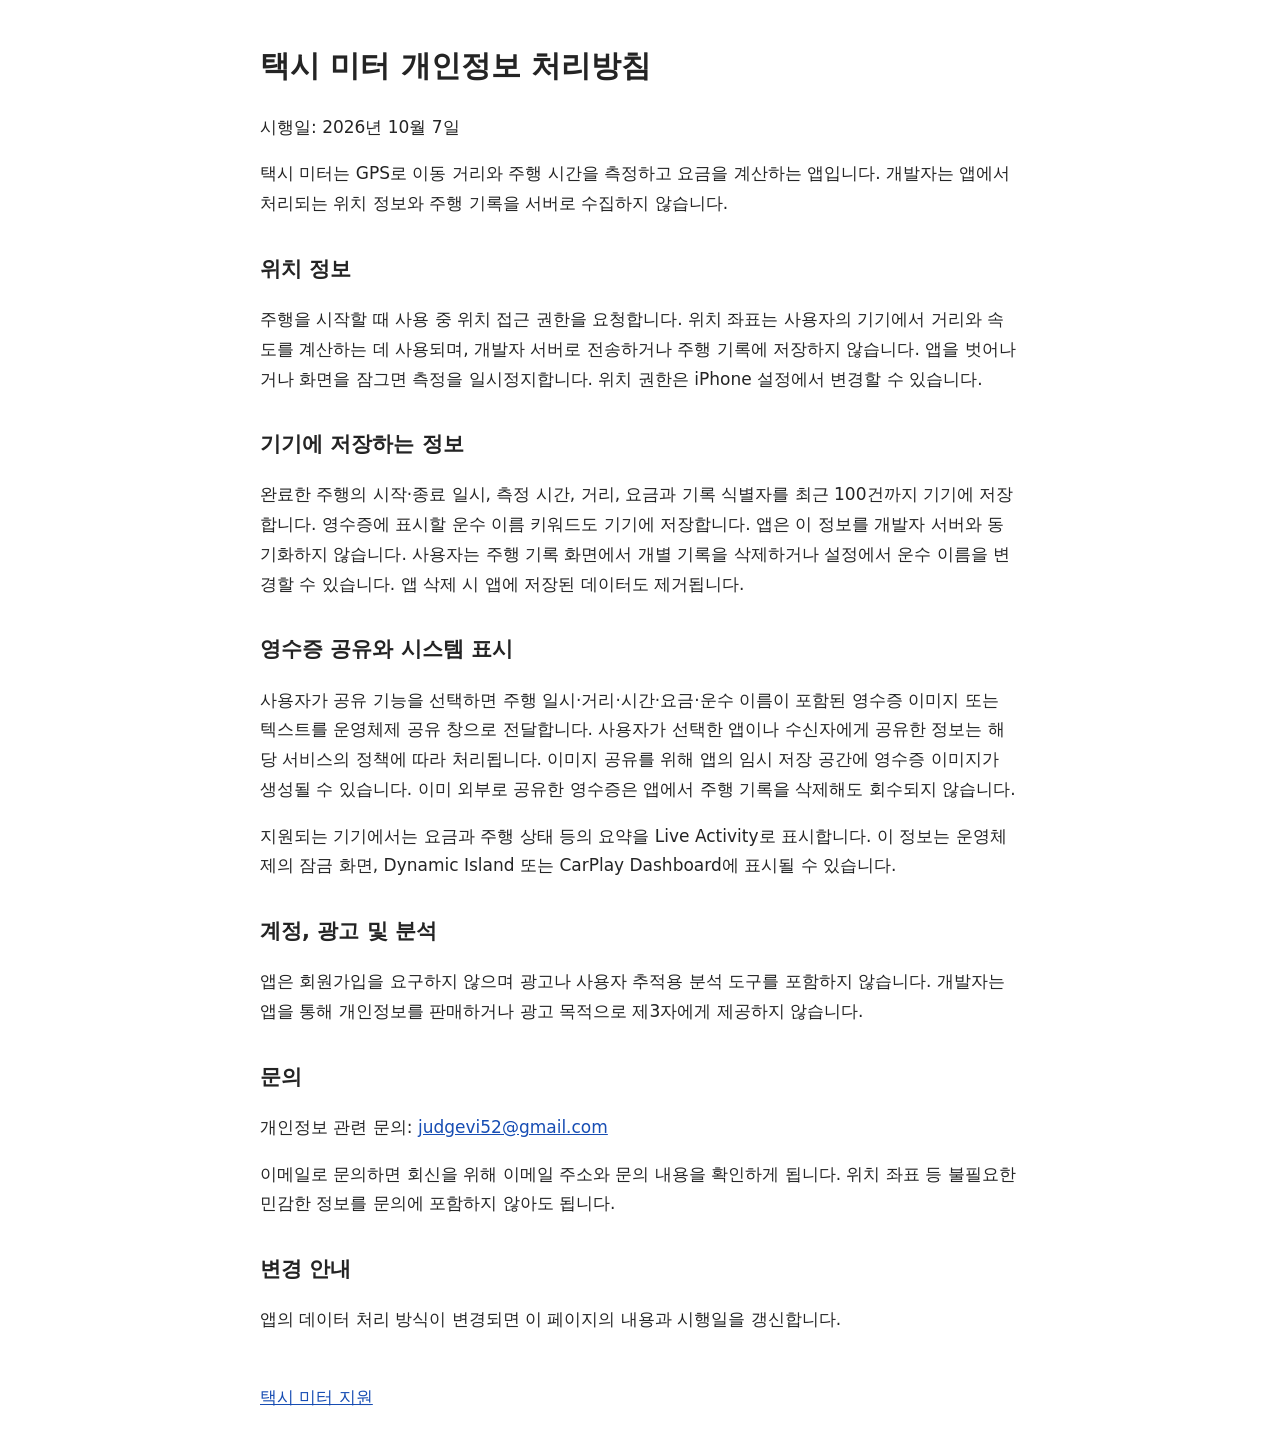
==== taxi-meter/privacy.html @ 680b1d20 "Add Taxi Meter privacy and support pages" ====
<!doctype html>
<html lang="ko"><head><meta charset="utf-8"><meta name="viewport" content="width=device-width,initial-scale=1"><title>택시 미터 개인정보 처리방침</title><style>body{max-width:760px;margin:40px auto;padding:0 24px;font:17px/1.75 system-ui,sans-serif;color:#242424}h1{font-size:30px}h2{font-size:21px;margin-top:32px}a{color:#174db3}footer{margin-top:48px;color:#666}</style></head><body>
<h1>택시 미터 개인정보 처리방침</h1>
<p>시행일: 2026년 10월 7일</p>
<p>택시 미터는 GPS로 이동 거리와 주행 시간을 측정하고 요금을 계산하는 앱입니다. 개발자는 앱에서 처리되는 위치 정보와 주행 기록을 서버로 수집하지 않습니다.</p>
<h2>위치 정보</h2>
<p>주행을 시작할 때 사용 중 위치 접근 권한을 요청합니다. 위치 좌표는 사용자의 기기에서 거리와 속도를 계산하는 데 사용되며, 개발자 서버로 전송하거나 주행 기록에 저장하지 않습니다. 앱을 벗어나거나 화면을 잠그면 측정을 일시정지합니다. 위치 권한은 iPhone 설정에서 변경할 수 있습니다.</p>
<h2>기기에 저장하는 정보</h2>
<p>완료한 주행의 시작·종료 일시, 측정 시간, 거리, 요금과 기록 식별자를 최근 100건까지 기기에 저장합니다. 영수증에 표시할 운수 이름 키워드도 기기에 저장합니다. 앱은 이 정보를 개발자 서버와 동기화하지 않습니다. 사용자는 주행 기록 화면에서 개별 기록을 삭제하거나 설정에서 운수 이름을 변경할 수 있습니다. 앱 삭제 시 앱에 저장된 데이터도 제거됩니다.</p>
<h2>영수증 공유와 시스템 표시</h2>
<p>사용자가 공유 기능을 선택하면 주행 일시·거리·시간·요금·운수 이름이 포함된 영수증 이미지 또는 텍스트를 운영체제 공유 창으로 전달합니다. 사용자가 선택한 앱이나 수신자에게 공유한 정보는 해당 서비스의 정책에 따라 처리됩니다. 이미지 공유를 위해 앱의 임시 저장 공간에 영수증 이미지가 생성될 수 있습니다. 이미 외부로 공유한 영수증은 앱에서 주행 기록을 삭제해도 회수되지 않습니다.</p>
<p>지원되는 기기에서는 요금과 주행 상태 등의 요약을 Live Activity로 표시합니다. 이 정보는 운영체제의 잠금 화면, Dynamic Island 또는 CarPlay Dashboard에 표시될 수 있습니다.</p>
<h2>계정, 광고 및 분석</h2>
<p>앱은 회원가입을 요구하지 않으며 광고나 사용자 추적용 분석 도구를 포함하지 않습니다. 개발자는 앱을 통해 개인정보를 판매하거나 광고 목적으로 제3자에게 제공하지 않습니다.</p>
<h2>문의</h2>
<p>개인정보 관련 문의: <a href="mailto:judgevi52@gmail.com">judgevi52@gmail.com</a></p>
<p>이메일로 문의하면 회신을 위해 이메일 주소와 문의 내용을 확인하게 됩니다. 위치 좌표 등 불필요한 민감한 정보를 문의에 포함하지 않아도 됩니다.</p>
<h2>변경 안내</h2>
<p>앱의 데이터 처리 방식이 변경되면 이 페이지의 내용과 시행일을 갱신합니다.</p>
<footer><a href="support.html">택시 미터 지원</a></footer>
</body></html>
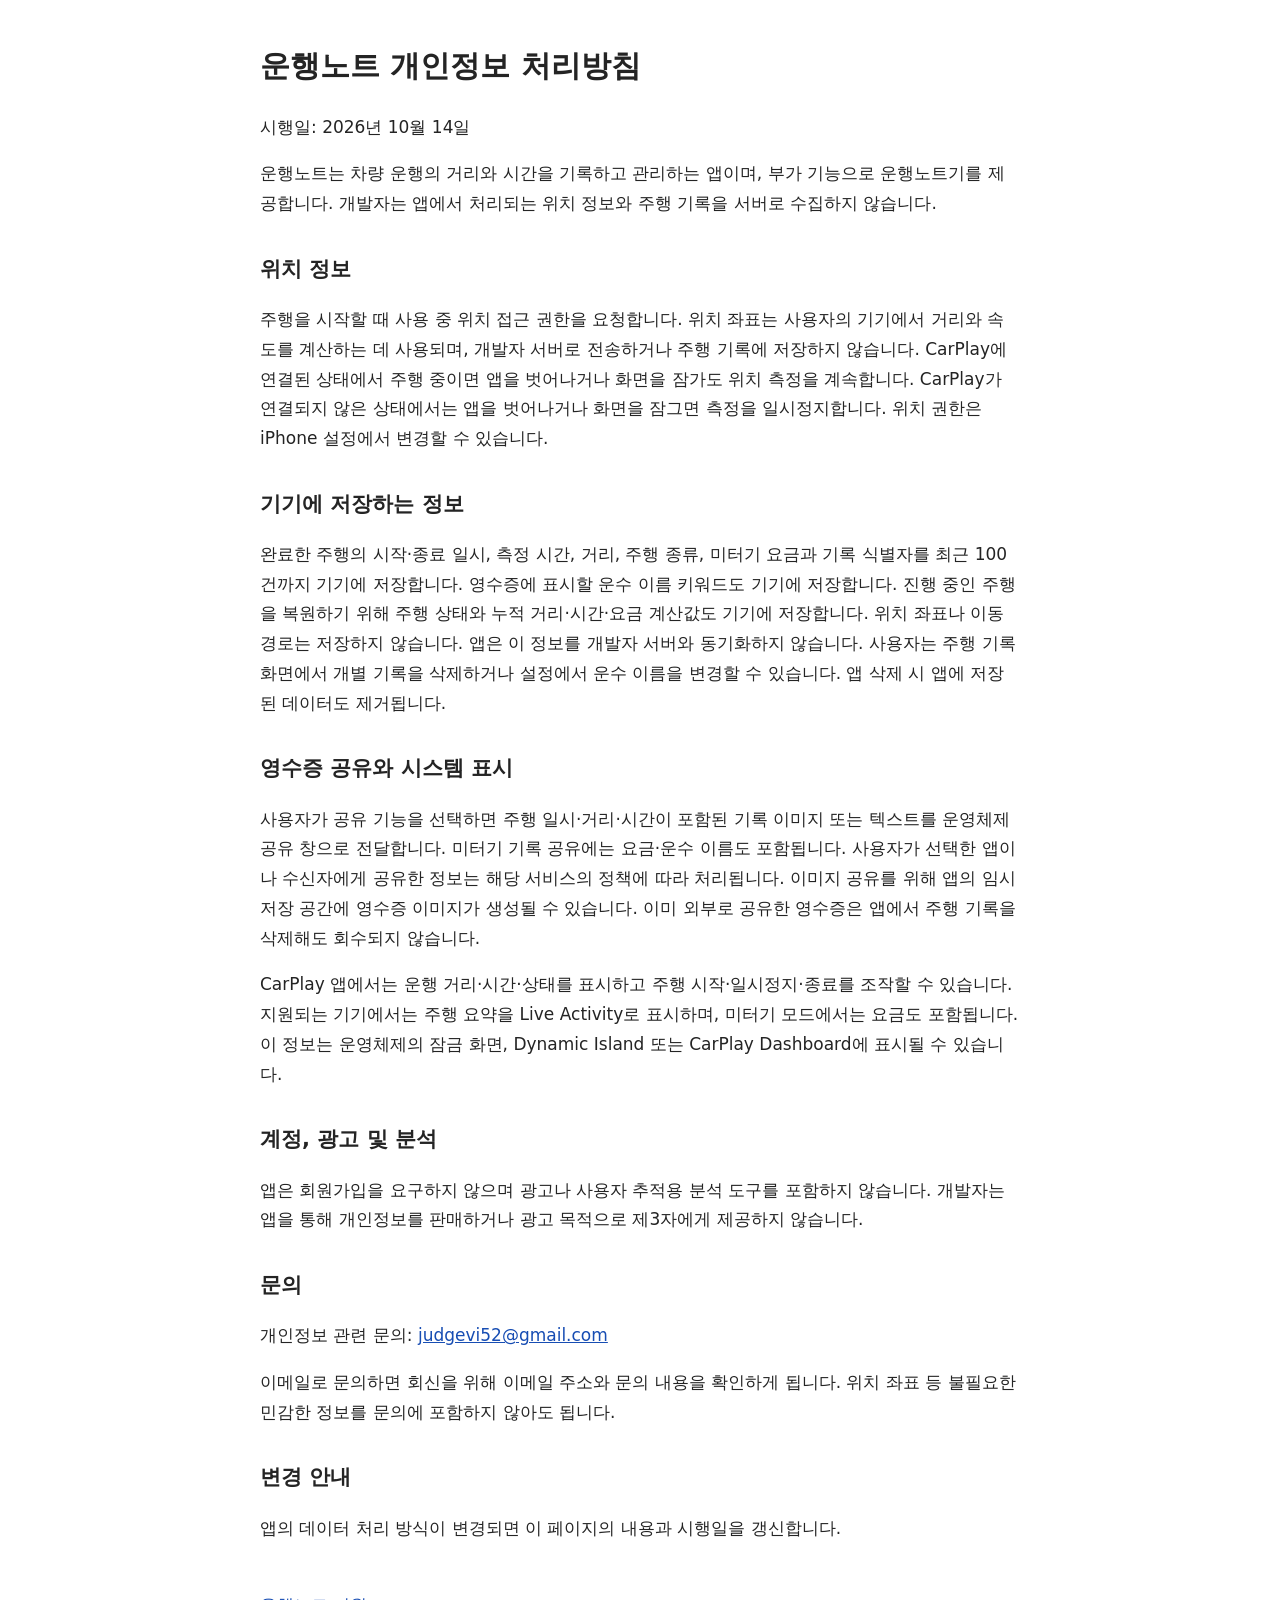
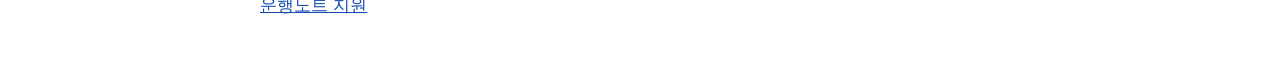
==== commit 36457e1a: "docs: add 운행노트 policy and support pages" ====
--- a/taxi-meter/privacy.html
+++ b/taxi-meter/privacy.html
@@ -1,15 +1,15 @@
 <!doctype html>
-<html lang="ko"><head><meta charset="utf-8"><meta name="viewport" content="width=device-width,initial-scale=1"><title>택시 미터 개인정보 처리방침</title><style>body{max-width:760px;margin:40px auto;padding:0 24px;font:17px/1.75 system-ui,sans-serif;color:#242424}h1{font-size:30px}h2{font-size:21px;margin-top:32px}a{color:#174db3}footer{margin-top:48px;color:#666}</style></head><body>
-<h1>택시 미터 개인정보 처리방침</h1>
-<p>시행일: 2026년 10월 7일</p>
-<p>택시 미터는 GPS로 이동 거리와 주행 시간을 측정하고 요금을 계산하는 앱입니다. 개발자는 앱에서 처리되는 위치 정보와 주행 기록을 서버로 수집하지 않습니다.</p>
+<html lang="ko"><head><meta charset="utf-8"><meta name="viewport" content="width=device-width,initial-scale=1"><title>운행노트 개인정보 처리방침</title><style>body{max-width:760px;margin:40px auto;padding:0 24px;font:17px/1.75 system-ui,sans-serif;color:#242424}h1{font-size:30px}h2{font-size:21px;margin-top:32px}a{color:#174db3}footer{margin-top:48px;color:#666}</style></head><body>
+<h1>운행노트 개인정보 처리방침</h1>
+<p>시행일: 2026년 10월 14일</p>
+<p>운행노트는 차량 운행의 거리와 시간을 기록하고 관리하는 앱이며, 부가 기능으로 운행노트기를 제공합니다. 개발자는 앱에서 처리되는 위치 정보와 주행 기록을 서버로 수집하지 않습니다.</p>
 <h2>위치 정보</h2>
-<p>주행을 시작할 때 사용 중 위치 접근 권한을 요청합니다. 위치 좌표는 사용자의 기기에서 거리와 속도를 계산하는 데 사용되며, 개발자 서버로 전송하거나 주행 기록에 저장하지 않습니다. 앱을 벗어나거나 화면을 잠그면 측정을 일시정지합니다. 위치 권한은 iPhone 설정에서 변경할 수 있습니다.</p>
+<p>주행을 시작할 때 사용 중 위치 접근 권한을 요청합니다. 위치 좌표는 사용자의 기기에서 거리와 속도를 계산하는 데 사용되며, 개발자 서버로 전송하거나 주행 기록에 저장하지 않습니다. CarPlay에 연결된 상태에서 주행 중이면 앱을 벗어나거나 화면을 잠가도 위치 측정을 계속합니다. CarPlay가 연결되지 않은 상태에서는 앱을 벗어나거나 화면을 잠그면 측정을 일시정지합니다. 위치 권한은 iPhone 설정에서 변경할 수 있습니다.</p>
 <h2>기기에 저장하는 정보</h2>
-<p>완료한 주행의 시작·종료 일시, 측정 시간, 거리, 요금과 기록 식별자를 최근 100건까지 기기에 저장합니다. 영수증에 표시할 운수 이름 키워드도 기기에 저장합니다. 앱은 이 정보를 개발자 서버와 동기화하지 않습니다. 사용자는 주행 기록 화면에서 개별 기록을 삭제하거나 설정에서 운수 이름을 변경할 수 있습니다. 앱 삭제 시 앱에 저장된 데이터도 제거됩니다.</p>
+<p>완료한 주행의 시작·종료 일시, 측정 시간, 거리, 주행 종류, 미터기 요금과 기록 식별자를 최근 100건까지 기기에 저장합니다. 영수증에 표시할 운수 이름 키워드도 기기에 저장합니다. 진행 중인 주행을 복원하기 위해 주행 상태와 누적 거리·시간·요금 계산값도 기기에 저장합니다. 위치 좌표나 이동 경로는 저장하지 않습니다. 앱은 이 정보를 개발자 서버와 동기화하지 않습니다. 사용자는 주행 기록 화면에서 개별 기록을 삭제하거나 설정에서 운수 이름을 변경할 수 있습니다. 앱 삭제 시 앱에 저장된 데이터도 제거됩니다.</p>
 <h2>영수증 공유와 시스템 표시</h2>
-<p>사용자가 공유 기능을 선택하면 주행 일시·거리·시간·요금·운수 이름이 포함된 영수증 이미지 또는 텍스트를 운영체제 공유 창으로 전달합니다. 사용자가 선택한 앱이나 수신자에게 공유한 정보는 해당 서비스의 정책에 따라 처리됩니다. 이미지 공유를 위해 앱의 임시 저장 공간에 영수증 이미지가 생성될 수 있습니다. 이미 외부로 공유한 영수증은 앱에서 주행 기록을 삭제해도 회수되지 않습니다.</p>
-<p>지원되는 기기에서는 요금과 주행 상태 등의 요약을 Live Activity로 표시합니다. 이 정보는 운영체제의 잠금 화면, Dynamic Island 또는 CarPlay Dashboard에 표시될 수 있습니다.</p>
+<p>사용자가 공유 기능을 선택하면 주행 일시·거리·시간이 포함된 기록 이미지 또는 텍스트를 운영체제 공유 창으로 전달합니다. 미터기 기록 공유에는 요금·운수 이름도 포함됩니다. 사용자가 선택한 앱이나 수신자에게 공유한 정보는 해당 서비스의 정책에 따라 처리됩니다. 이미지 공유를 위해 앱의 임시 저장 공간에 영수증 이미지가 생성될 수 있습니다. 이미 외부로 공유한 영수증은 앱에서 주행 기록을 삭제해도 회수되지 않습니다.</p>
+<p>CarPlay 앱에서는 운행 거리·시간·상태를 표시하고 주행 시작·일시정지·종료를 조작할 수 있습니다. 지원되는 기기에서는 주행 요약을 Live Activity로 표시하며, 미터기 모드에서는 요금도 포함됩니다. 이 정보는 운영체제의 잠금 화면, Dynamic Island 또는 CarPlay Dashboard에 표시될 수 있습니다.</p>
 <h2>계정, 광고 및 분석</h2>
 <p>앱은 회원가입을 요구하지 않으며 광고나 사용자 추적용 분석 도구를 포함하지 않습니다. 개발자는 앱을 통해 개인정보를 판매하거나 광고 목적으로 제3자에게 제공하지 않습니다.</p>
 <h2>문의</h2>
@@ -17,5 +17,5 @@
 <p>이메일로 문의하면 회신을 위해 이메일 주소와 문의 내용을 확인하게 됩니다. 위치 좌표 등 불필요한 민감한 정보를 문의에 포함하지 않아도 됩니다.</p>
 <h2>변경 안내</h2>
 <p>앱의 데이터 처리 방식이 변경되면 이 페이지의 내용과 시행일을 갱신합니다.</p>
-<footer><a href="support.html">택시 미터 지원</a></footer>
+<footer><a href="support.html">운행노트 지원</a></footer>
 </body></html>
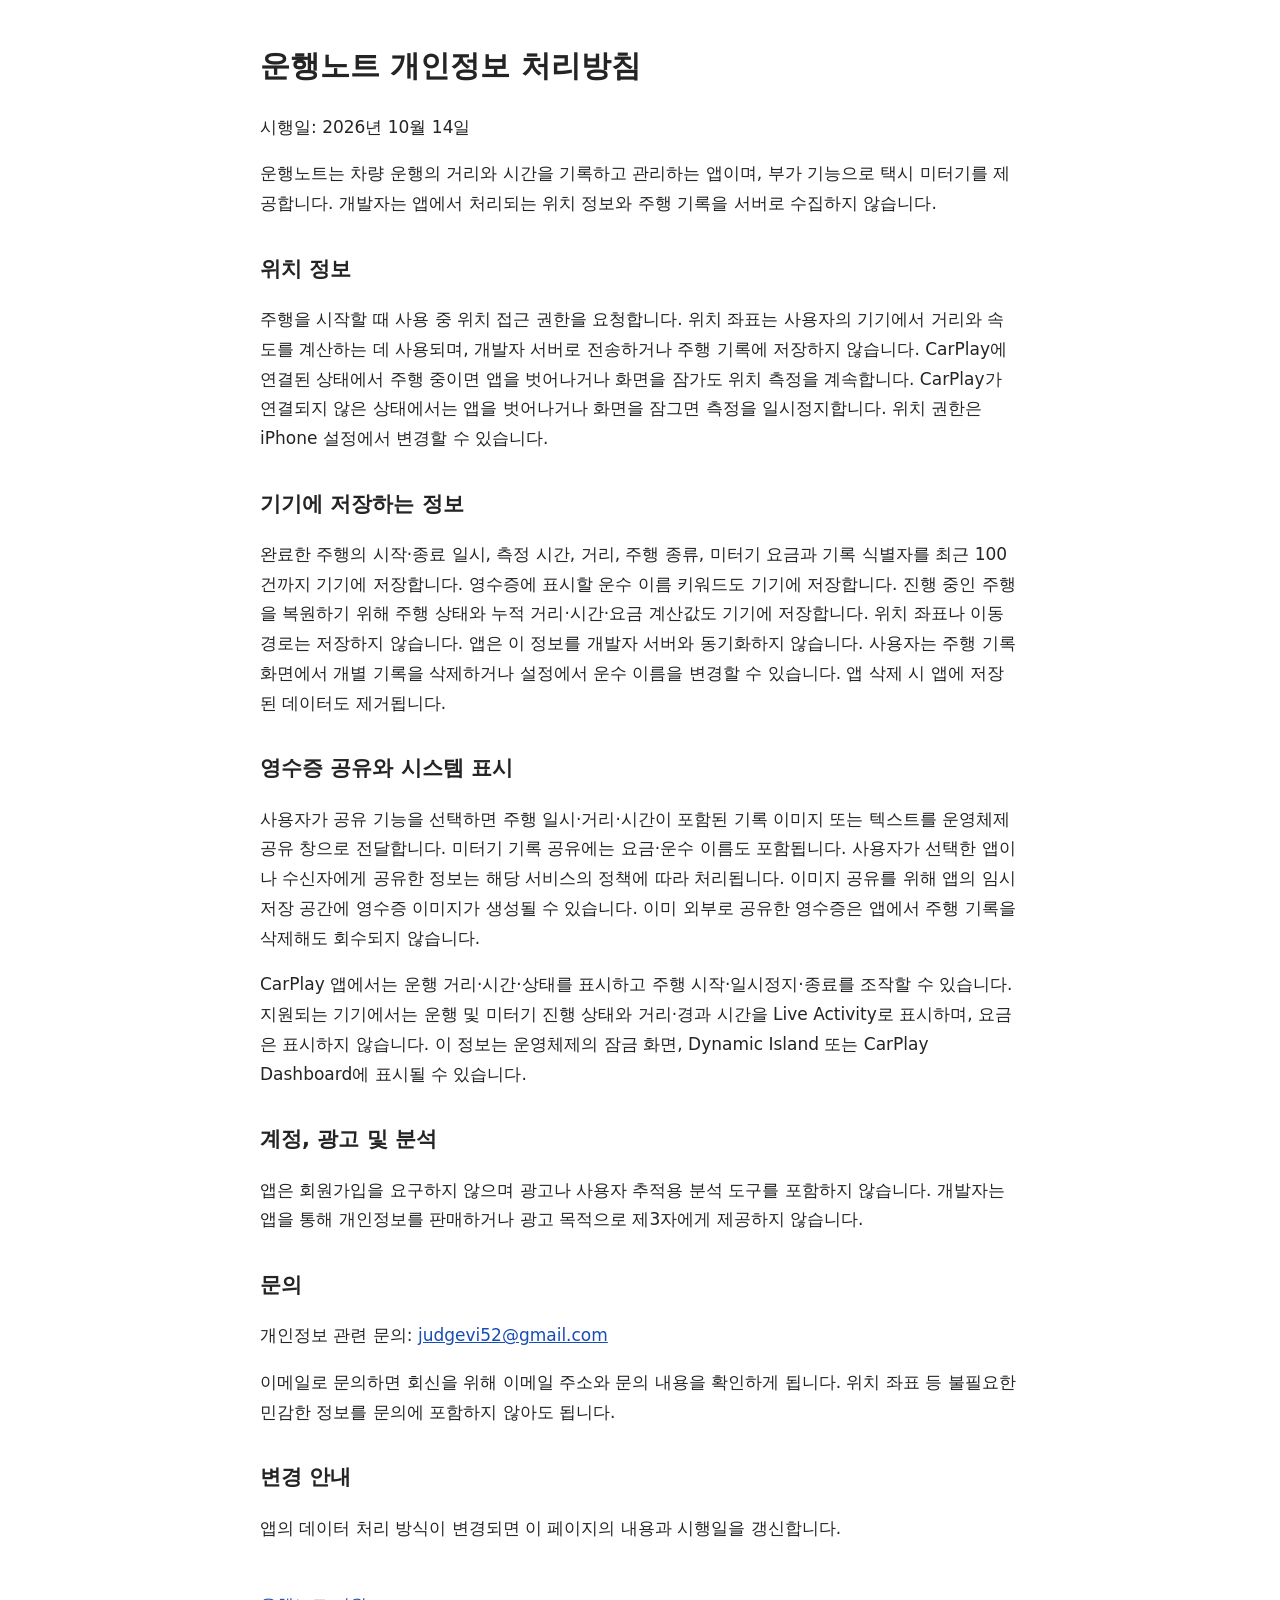
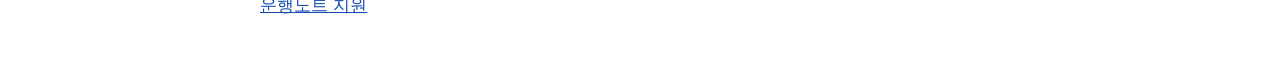
==== commit 44237d67: "docs: clarify trip activity privacy and fix feature name" ====
--- a/taxi-meter/privacy.html
+++ b/taxi-meter/privacy.html
@@ -2,14 +2,14 @@
 <html lang="ko"><head><meta charset="utf-8"><meta name="viewport" content="width=device-width,initial-scale=1"><title>운행노트 개인정보 처리방침</title><style>body{max-width:760px;margin:40px auto;padding:0 24px;font:17px/1.75 system-ui,sans-serif;color:#242424}h1{font-size:30px}h2{font-size:21px;margin-top:32px}a{color:#174db3}footer{margin-top:48px;color:#666}</style></head><body>
 <h1>운행노트 개인정보 처리방침</h1>
 <p>시행일: 2026년 10월 14일</p>
-<p>운행노트는 차량 운행의 거리와 시간을 기록하고 관리하는 앱이며, 부가 기능으로 운행노트기를 제공합니다. 개발자는 앱에서 처리되는 위치 정보와 주행 기록을 서버로 수집하지 않습니다.</p>
+<p>운행노트는 차량 운행의 거리와 시간을 기록하고 관리하는 앱이며, 부가 기능으로 택시 미터기를 제공합니다. 개발자는 앱에서 처리되는 위치 정보와 주행 기록을 서버로 수집하지 않습니다.</p>
 <h2>위치 정보</h2>
 <p>주행을 시작할 때 사용 중 위치 접근 권한을 요청합니다. 위치 좌표는 사용자의 기기에서 거리와 속도를 계산하는 데 사용되며, 개발자 서버로 전송하거나 주행 기록에 저장하지 않습니다. CarPlay에 연결된 상태에서 주행 중이면 앱을 벗어나거나 화면을 잠가도 위치 측정을 계속합니다. CarPlay가 연결되지 않은 상태에서는 앱을 벗어나거나 화면을 잠그면 측정을 일시정지합니다. 위치 권한은 iPhone 설정에서 변경할 수 있습니다.</p>
 <h2>기기에 저장하는 정보</h2>
 <p>완료한 주행의 시작·종료 일시, 측정 시간, 거리, 주행 종류, 미터기 요금과 기록 식별자를 최근 100건까지 기기에 저장합니다. 영수증에 표시할 운수 이름 키워드도 기기에 저장합니다. 진행 중인 주행을 복원하기 위해 주행 상태와 누적 거리·시간·요금 계산값도 기기에 저장합니다. 위치 좌표나 이동 경로는 저장하지 않습니다. 앱은 이 정보를 개발자 서버와 동기화하지 않습니다. 사용자는 주행 기록 화면에서 개별 기록을 삭제하거나 설정에서 운수 이름을 변경할 수 있습니다. 앱 삭제 시 앱에 저장된 데이터도 제거됩니다.</p>
 <h2>영수증 공유와 시스템 표시</h2>
 <p>사용자가 공유 기능을 선택하면 주행 일시·거리·시간이 포함된 기록 이미지 또는 텍스트를 운영체제 공유 창으로 전달합니다. 미터기 기록 공유에는 요금·운수 이름도 포함됩니다. 사용자가 선택한 앱이나 수신자에게 공유한 정보는 해당 서비스의 정책에 따라 처리됩니다. 이미지 공유를 위해 앱의 임시 저장 공간에 영수증 이미지가 생성될 수 있습니다. 이미 외부로 공유한 영수증은 앱에서 주행 기록을 삭제해도 회수되지 않습니다.</p>
-<p>CarPlay 앱에서는 운행 거리·시간·상태를 표시하고 주행 시작·일시정지·종료를 조작할 수 있습니다. 지원되는 기기에서는 주행 요약을 Live Activity로 표시하며, 미터기 모드에서는 요금도 포함됩니다. 이 정보는 운영체제의 잠금 화면, Dynamic Island 또는 CarPlay Dashboard에 표시될 수 있습니다.</p>
+<p>CarPlay 앱에서는 운행 거리·시간·상태를 표시하고 주행 시작·일시정지·종료를 조작할 수 있습니다. 지원되는 기기에서는 운행 및 미터기 진행 상태와 거리·경과 시간을 Live Activity로 표시하며, 요금은 표시하지 않습니다. 이 정보는 운영체제의 잠금 화면, Dynamic Island 또는 CarPlay Dashboard에 표시될 수 있습니다.</p>
 <h2>계정, 광고 및 분석</h2>
 <p>앱은 회원가입을 요구하지 않으며 광고나 사용자 추적용 분석 도구를 포함하지 않습니다. 개발자는 앱을 통해 개인정보를 판매하거나 광고 목적으로 제3자에게 제공하지 않습니다.</p>
 <h2>문의</h2>
